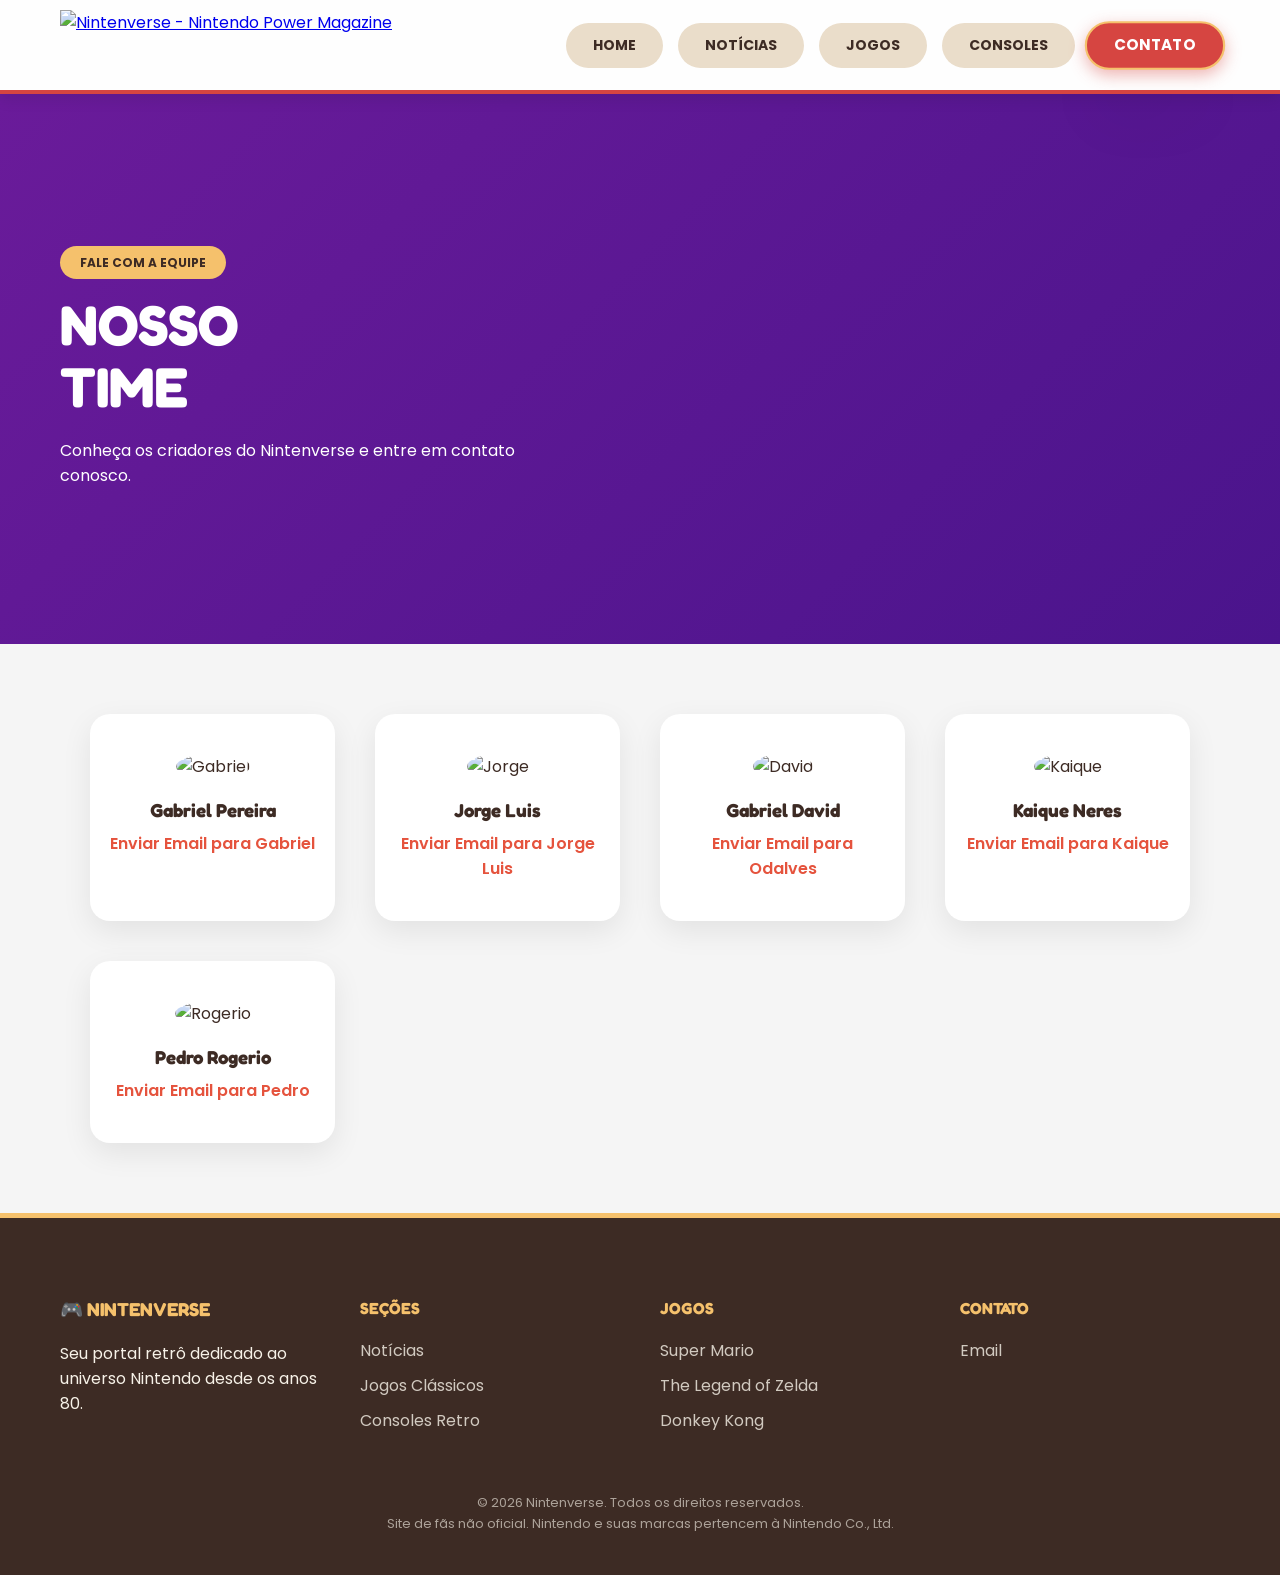
==== contato.html @ 30a56200 "feat(navbar): transformar navbar mobile em menu hambúrguer retrátil Substitui a navegação mobile, qu" ====
<!DOCTYPE html>
<html lang="pt-BR">
<head>
    <meta charset="UTF-8">
    <link rel="preconnect" href="https://fonts.gstatic.com">
    <link href="https://fonts.googleapis.com/css2?family=Fredoka:wght@400;700&family=Bebas+Neue&family=Press+Start+2P&family=Montserrat:wght@400;700&display=swap" rel="stylesheet">
    <title>Nintenverse</title>
    <link rel="stylesheet" href="estilo/style.css">
    <meta name="viewport" content="width=device-width, initial-scale=1.0">
</head>
<body class="contato">
<header class="header">
    <div class="logo">
        <a href="index.html">
            <img src="imagens/logo.png" alt="Nintenverse - Nintendo Power Magazine">
        </a>
    </div>

        <button class="menu-toggle" id="menu-toggle" aria-label="Abrir menu" aria-expanded="false">
        <span></span>
        <span></span>
        <span></span>
    </button>

    <nav id="main-nav">
        <a  href="index.html">Home</a>
        <a  href="noticias.html">Notícias</a>
        <a  href="jogos.html">Jogos</a>
        <a  href="consoles.html">Consoles</a>
        <a class="active" href="contato.html">Contato</a>
    </nav>
</header>
<section class="hero">
    <div class="hero-text">
        <span class="tag">FALE COM A EQUIPE</span>
        <h1>NOSSO <br>TIME</h1>
        <p>
            Conheça os criadores do Nintenverse e entre em contato conosco.
        </p>
    </div>
    <div class="hero-image">
        <img src="imagens/bowser.png" alt="Nintendo">
    </div>
</section>
<section class="contato">
    <div class="contato-grid">

        <div class="contato-card">
            <img src="imagens/gabriel.png" alt="Gabriel">
            <h3>Gabriel Pereira</h3>
            <a href="mailto:gabriel-bezerra.gb@academico.ifpb.edu.br">Enviar Email para Gabriel</a>
        </div>

        <div class="contato-card">
            <img src="imagens/Jorge.png" alt="Jorge">
            <h3>Jorge Luis</h3>
            <a href="mailto:jorge.quirino@academico.ifpb.edu.br">Enviar Email para Jorge Luis</a>
        </div>

        <div class="contato-card">
            <img src="https://bakertillybr.com.br/wp-content/uploads/2016/12/imagem-sem-foto-de-perfil-do-facebook-1348864936180_956x5001.jpg" alt="David">
            <h3>Gabriel David</h3>
            <a href="mailto:gabrieldavid@gmail.com">Enviar Email para Odalves</a>
        </div>

        <div class="contato-card">
            <img src="https://bakertillybr.com.br/wp-content/uploads/2016/12/imagem-sem-foto-de-perfil-do-facebook-1348864936180_956x5001.jpg" alt="Kaique">
            <h3>Kaique Neres</h3>
            <a href="mailto:kaique@gmail.com">Enviar Email para Kaique</a>
        </div>

        <div class="contato-card">
            <img src="https://bakertillybr.com.br/wp-content/uploads/2016/12/imagem-sem-foto-de-perfil-do-facebook-1348864936180_956x5001.jpg" alt="Rogerio">
            <h3>Pedro Rogerio</h3>
            <a href="mailto:alemaokaser@gmail.com">Enviar Email para Pedro</a>
        </div>

    </div>
</section>
<footer class="footer">
    <div class="footer-grid">
        <div>
            <h3>🎮 NINTENVERSE</h3>
            <p>Seu portal retrô dedicado ao universo Nintendo desde os anos 80.</p>
        </div>

        <div>
            <h4>SEÇÕES</h4>
            <a href="noticias.html">Notícias</a>
            <a href="jogos.html">Jogos Clássicos</a>
            <a href="consoles.html">Consoles Retro</a>
        </div>

        <div>
            <h4>JOGOS</h4>
            <a href="mario.html">Super Mario</a>
            <a href="zelda.html">The Legend of Zelda</a>
            <a href="kong.html">Donkey Kong</a>
        </div>

        <div>
            <h4>CONTATO</h4>
            <a href="contato.html">Email</a>
        </div>
    </div>

    <p class="copyright">
        © 2026 Nintenverse. Todos os direitos reservados.<br>
        Site de fãs não oficial. Nintendo e suas marcas pertencem à Nintendo Co., Ltd.
    </p>
</footer>
    <script src="js/menu.js"></script>
</body>
</html>
---- estilo/style.css ----
@import url('https://fonts.googleapis.com/css2?family=Fredoka:wght@400;700&family=Poppins:wght@300;400;600&family=Press+Start+2P&display=swap');

:root {
    --nintendo-red: #d64541;
    --nintendo-yellow: #f5c16c;
    --nintendo-dark: #3d2b24;
    --nintendo-beige: #f7f2e8;
    --nintendo-button-off: #eaddca;
    --nintendo-dark: #3d2b24;
    --bg-bege: #f5f0e6;
    --header-blue: #3f677a;
    --wiiu-glass: rgba(255, 255, 255, 0.85);
    --border-light: rgba(61, 43, 36, 0.15);
    --text-dark: #3d2b24;
}

* {
    margin: 0;
    padding: 0;
    box-sizing: border-box;
    font-family: 'Poppins', sans-serif;
}

body {
    background-color: var(--nintendo-beige);
    background-image: radial-gradient(circle, #ffffff 0%, #f0e4d0 100%);
    color: var(--text-dark);
}

.header {
    background: var(--wiiu-glass);
    backdrop-filter: blur(12px);
    -webkit-backdrop-filter: blur(12px);
    color: var(--nintendo-red);
    display: flex;
    justify-content: space-between;
    align-items: center;
    padding: 10px 60px;
    border-bottom: 4px solid var(--nintendo-red);
    box-shadow: 0px 4px 15px rgba(0, 0, 0, 0.1);
    position: sticky;
    top: 0;
    z-index: 1000;
}

.logo img {
    height: 70px;
    width: auto;
    display: block;
}

nav {
    display: flex;
    align-items: center;
}

nav a {
    background-color: var(--nintendo-button-off);
    color: var(--nintendo-dark);
    text-decoration: none;
    text-transform: uppercase;
    font-weight: 700;
    padding: 10px 25px;
    margin-left: 15px;
    border-radius: 50px;
    border: 2px solid transparent;
    transition: all 0.4s cubic-bezier(0.175, 0.885, 0.32, 1.275);
    font-size: 14px;
}

nav a:hover,
nav a.active {
    background-color: var(--nintendo-red);
    color: white;
    border: 2px solid var(--nintendo-yellow);
    transform: scale(1.08);
    box-shadow: 0 5px 15px rgba(214, 69, 65, 0.4);
}

.menu-toggle {
    display: none;
    flex-direction: column;
    justify-content: space-between;
    width: 30px;
    height: 22px;
    background: none;
    border: none;
    cursor: pointer;
    padding: 0;
    z-index: 1100;
}

.menu-toggle span {
    display: block;
    height: 3px;
    width: 100%;
    background-color: var(--nintendo-red);
    border-radius: 2px;
    transition: all 0.3s ease;
}

.menu-toggle.active span:nth-child(1) {
    transform: translateY(9.5px) rotate(45deg);
}

.menu-toggle.active span:nth-child(2) {
    opacity: 0;
}

.menu-toggle.active span:nth-child(3) {
    transform: translateY(-9.5px) rotate(-45deg);
}

.hero {
    position: relative;
    overflow: hidden;
    min-height: 550px;
    display: flex;
    align-items: center;
    color: white;
    padding: 60px;
    gap: 40px;
}

body.home .hero { background: linear-gradient(135deg, #d63c2f, #b83227); }
body.noticias .hero { background: linear-gradient(135deg, #556b2f, #3f4f1e); }
body.jogos .hero { background: linear-gradient(135deg, #ff7b00, #ff3c00); }
body.consoles .hero { background: linear-gradient(135deg, #1e3c72, #2a5298); }
body.contato .hero { background: linear-gradient(135deg, #6a1b9a, #4a148c); }

.hero-text {
    max-width: 50%;
    z-index: 5;
}

.hero-text h1 {
    font-family: 'Fredoka', sans-serif;
    font-size: 56px;
    margin: 20px 0;
    line-height: 1.1;
}

.hero-text p {
    max-width: 500px;
    line-height: 1.6;
}

.tag {
    background: var(--nintendo-yellow);
    color: var(--nintendo-dark);
    padding: 8px 20px;
    border-radius: 50px;
    font-weight: bold;
    font-size: 12px;
}

.hero-image img {
    position: absolute;
    right: 80px;
    bottom: -30px;
    height: 110%;
    width: auto;
    z-index: 10;
    pointer-events: none;
    filter: drop-shadow(0 15px 30px rgba(0,0,0,0.3));
}

.explore,
.news,
.news-page,
.consoles-list {
    background: white; 
    padding: 80px 60px;
    width: 100%;
}

.badge {
    color: white;
    padding: 10px 30px;
    border-radius: 50px;
    display: inline-block;
    margin-bottom: 20px;
    font-weight: 700;
    box-shadow: 0 4px 10px rgba(214, 69, 65, 0.2);
}

body.home .badge {
    background: linear-gradient(135deg, #d63c2f, #b83227);
}

body.noticias .badge {
    background: linear-gradient(135deg, #556b2f, #3f4f1e);
}

body.consoles .badge {
    background: linear-gradient(135deg, #1e3c72, #2a5298);
}

body.jogos .badge {
    background: linear-gradient(135deg, #ff7b00, #ff3c00);
}

.cards,
.news-cards {
    display: grid;
    grid-template-columns: repeat(3, 1fr);
    gap: 30px;
    margin-top: 60px;
}

.card {
    border-radius: 35px;
    padding: 40px;
    border: 3px solid var(--nintendo-dark);
    transition: 0.35s;
    color: white;
}

.card:hover {
    transform: translateY(-10px);
}

.card.red { background: #d64541; }
.card.blue { background: #4f7d95; }
.card.yellow { background: #e5b15c; }

.mini-tag {
    font-family: 'Press Start 2P';
    font-size: 9px;
    background: rgba(0,0,0,0.1);
    padding: 5px 10px;
    border-radius: 8px;
    display: inline-block;
    margin-bottom: 10px;
}

.news-header h2 {
    font-family: 'Fredoka', sans-serif;
    color: var(--nintendo-dark);
}

.news-cards article {
    background: var(--nintendo-beige);
    border-radius: 25px; 
    overflow: hidden;
    border: 2px solid var(--border-light);
    transition: all 0.4s ease;
    display: flex;
    flex-direction: column;
}

.news-cards article img {
    width: 100%;
    height: 200px;
    object-fit: cover;
    border-bottom: 2px solid var(--border-light);
}

.news-cards article span {
    padding: 15px 20px 0;
    font-size: 12px;
    color: #8e7e78;
    font-weight: 600;
}

.news-cards article h3 {
    padding: 10px 20px 25px;
    font-size: 19px;
    color: var(--nintendo-dark);
}

.news-cards article:hover {
    transform: translateY(-8px);
    border-color: var(--nintendo-red);
    box-shadow: 0 15px 30px rgba(0, 0, 0, 0.1);
}

.news-grid {
    display: grid;
    grid-template-columns: repeat(auto-fit, minmax(320px, 1fr));
    gap: 40px;
    margin-top: 50px;
}

.news-card {
    background: var(--nintendo-beige);
    border-radius: 30px;
    overflow: hidden;
    border: 2px solid var(--border-light);
    transition: 0.4s ease;
    display: flex;
    flex-direction: column;
}

.news-card img {
    width: 100%;
    height: 220px;
    object-fit: cover;
}

.news-content {
    padding: 25px;
}

.news-content span {
    font-size: 12px;
    font-weight: 600;
    color: #8e7e78;
}

.news-content h3 {
    margin: 10px 0;
    font-family: 'Fredoka', sans-serif;
}

.news-content p {
    font-size: 14px;
    margin-bottom: 15px;
}

.news-content a {
    text-decoration: none;
    font-weight: bold;
    color: var(--nintendo-red);
}

.news-card:hover {
    transform: translateY(-10px);
    border-color: var(--nintendo-red);
    box-shadow: 0 20px 35px rgba(0,0,0,0.1);
}

.contato {
    background: #f5f5f5;
}

.contato-grid {
    display: grid;
    grid-template-columns: repeat(auto-fit, minmax(230px, 1fr));
    padding: 70px 50px;
    gap: 40px;
    max-width: 1200px;
    margin: 0 auto;
}

.contato-card {
    background: white;
    padding: 40px 20px;
    border-radius: 20px;
    text-align: center;
    box-shadow: 0 10px 30px rgba(0,0,0,0.08);
    transition: 0.3s;
}

.contato-card:hover {
    transform: translateY(-8px);
}

.contato-card img {
    width: 140px;
    height: 140px;
    border-radius: 50%;
    object-fit: cover;
    margin-bottom: 20px;
}

.contato-card h3 {
    font-family: 'Fredoka', sans-serif;
    margin-bottom: 10px;
}

.contato-card a {
    text-decoration: none;
    color: #e5533d;
    font-weight: 600;
}

.contato-card a:hover {
    text-decoration: underline;
}

.footer {
    background: var(--nintendo-dark);
    color: var(--nintendo-beige);
    padding: 80px 60px 40px;
    border-top: 5px solid var(--nintendo-yellow);
}

.footer-grid {
    display: grid;
    grid-template-columns: repeat(4, 1fr);
    gap: 40px;
}

.footer h3, .footer h4 {
    color: var(--nintendo-yellow);
    font-family: 'Fredoka', sans-serif;
    margin-bottom: 20px;
}

.footer a {
    display: block;
    color: var(--nintendo-beige);
    text-decoration: none;
    margin-top: 10px;
    opacity: 0.8;
    transition: 0.3s;
}

.footer a:hover {
    opacity: 1;
    color: var(--nintendo-red);
    transform: translateX(5px);
}

.copyright {
    text-align: center;
    margin-top: 60px;
    font-size: 13px;
    opacity: 0.6;
    line-height: 1.6;
}

.console-content {
    background: white;
    padding: 80px 60px;
    display: flex;
    gap: 60px;
    align-items: center;
}

.console-image {
    flex: 1;
    text-align: center;
}

.console-image img {
    max-width: 100%;
    filter: drop-shadow(0 25px 35px rgba(0,0,0,0.25));
}

.console-history {
    flex: 1;
}

.section-header {
    margin-bottom: 40px;
}

.section-header h2 {
    font-family: 'Fredoka', sans-serif;
    font-size: 32px;
    margin-top: 15px;
}

.console-grid {
    display: grid;
    grid-template-columns: repeat(auto-fit, minmax(300px, 1fr));
    gap: 35px;
}

.console-card {
    background-color: var(--bg-bege);
    border-radius: 28px;
    overflow: hidden;
    display: flex;
    flex-direction: column;
    position: relative;
    box-shadow:
        0 10px 25px rgba(0,0,0,0.08),
        inset 0 1px 0 rgba(255,255,255,0.6);
    transition:
        transform 0.35s ease,
        box-shadow 0.35s ease;
}

.console-card:hover {
    transform: translateY(-12px) scale(1.01);
    box-shadow:
        0 20px 40px rgba(0,0,0,0.12);
}

.console-card.highlight {
    background: linear-gradient(135deg, #ffffff, #f0f6fa);
    border: 3px solid #1e3c72;
}

.console-year {
    position: absolute;
    top: 18px;
    left: 18px;
    color: white;
    font-size: 12px;
    font-weight: bold;
    padding: 6px 14px;
    border-radius: 50px;
    box-shadow: 0 5px 15px rgba(0,0,0,0.2);
    z-index: 2;
}

body.consoles .console-year {
    background: linear-gradient(135deg, #1e3c72, #2a5298);
}

body.jogos .console-year {
    background: linear-gradient(135deg, #ff7b00, #ff3c00);
}


.console-img-box {
    height: 200px;
    overflow: hidden;
    position: relative;
}

.console-img-box::after {
    content: "";
    position: absolute;
    inset: 0;
    background: linear-gradient(
        to bottom,
        rgba(0,0,0,0) 60%,
        rgba(0,0,0,0.35)
    );
}

.console-img-box img {
    width: 100%;
    height: 100%;
    object-fit: cover;
    transition: transform 0.6s ease;
}

.console-card:hover .console-img-box img {
    transform: scale(1.08);
}

.console-info {
    padding: 25px;
    flex-grow: 1;
    display: flex;
    flex-direction: column;
}

.console-info h3 {
    font-family: 'Fredoka', sans-serif;
    font-size: 23px;
    letter-spacing: 0.3px;
    margin-bottom: 10px;
    color: var(--nintendo-dark);
}

.console-info p {
    font-size: 14px;
    color: #4f4f4f;
    line-height: 1.6;
    margin-bottom: 15px;
}

.specs {
    list-style: none;
    padding: 0;
    margin-bottom: 20px;
}

.specs li {
    font-size: 13px;
    display: flex;
    align-items: center;
    gap: 10px;
    background: rgba(255,255,255,0.5);
    padding: 6px 10px;
    border-radius: 8px;
    margin-bottom: 6px;
    color: var(--nintendo-dark);
}

.btn-outline {
    margin-top: auto;
    align-self: flex-start;
    padding: 10px 18px;
    border-radius: 30px;
    font-size: 12px;
    font-weight: bold;
    text-decoration: none;
    color: var(--header-blue);
    border: 2px solid var(--header-blue);
    transition: 0.3s ease;
    letter-spacing: 0.5px;
}

.btn-outline:hover {
    background: var(--header-blue);
    color: white;
}

.game-detail {
    display: grid;
    grid-template-columns: 1.3fr 1fr 0.8fr;
    gap: 40px;
    padding: 60px 8%;
}

.game-detail-image img {
    width: 100%;
    max-width: 520px;
    border-radius: 16px;
}

.game-detail-text h1 {
    font-family: 'Fredoka', sans-serif;
    font-size: 38px;
    margin-bottom: 16px;
}

.game-detail-text p {
    font-family: 'Montserrat', sans-serif;
    font-size: 15px;
    line-height: 1.7;
    color: #444;
    margin-bottom: 14px;
}

.game-detail-text .highlight {
    font-weight: 700;
    font-size: 17px;
    color: #111;
}

.game-detail-text .credits {
    font-size: 13px;
    color: #777;
}

.related-games {
    background: #fff;
    border-radius: 16px;
    padding: 18px;
    box-shadow: 0 8px 25px rgba(0,0,0,0.08);
}

.related-games h3 {
    font-family: 'Fredoka', sans-serif;
    font-size: 18px;
    margin-bottom: 14px;
}

.related-grid {
    display: grid;
    grid-template-columns: 1fr 1fr;
    gap: 10px;
}

.related-card {
    text-decoration: none;
    background: #f7f7f7;
    border-radius: 12px;
    overflow: hidden;
    transition: 0.25s;
    display: flex;
    flex-direction: column;
}

.related-card img {
    width: 100%;
    height: 75px;
    object-fit: cover;
}

.related-card span {
    font-family: 'Montserrat', sans-serif;
    font-size: 12px;
    padding: 6px 8px;
    color: #333;
}

.related-card:hover {
    transform: translateY(-3px);
    background: #ececec;
}

.back-button-container {
    margin-top: 15px;
    text-align: center;
}

.back-button {
    display: inline-block;
    padding: 10px 14px;
    background-color: #ff6b00;
    color: white;
    text-decoration: none;
    border-radius: 8px;
    font-size: 14px;
    font-weight: bold;
    transition: 0.2s;
}

.back-button:hover {
    background-color: #e65c00;
    transform: translateY(-1px);
}

.tags-section {
    padding: 10px 8% 50px;
}

.tags-section h2 {
    font-family: 'Fredoka', sans-serif;
    font-size: 22px;
    margin-bottom: 16px;
}

.tags {
    display: flex;
    flex-wrap: wrap;
    gap: 10px;
}

.tags span {
    background: #f2f2f2;
    padding: 6px 12px;
    border-radius: 20px;
    font-family: 'Montserrat', sans-serif;
    font-size: 13px;
}


@media (max-width: 768px) {

    .header {
        flex-direction: row;
        justify-content: space-between;
        align-items: center;
        gap: 0;
        padding: 14px 20px;
        text-align: left;
        position: relative;
    }

    .logo img {
        width: 130px;
        height: auto;
    }

    .menu-toggle {
        display: flex;
    }

    nav {
        display: none;
        flex-direction: column;
        align-items: stretch;
        position: absolute;
        top: 100%;
        left: 0;
        width: 100%;
        gap: 10px;
        padding: 15px 20px 20px;
        background: var(--wiiu-glass);
        backdrop-filter: blur(12px);
        -webkit-backdrop-filter: blur(12px);
        border-bottom: 4px solid var(--nintendo-red);
        box-shadow: 0 10px 15px rgba(0, 0, 0, 0.15);
    }

    nav.nav-open {
        display: flex;
    }

    nav a {
        margin-left: 0;
        font-size: 13px;
        padding: 10px 16px;
        text-align: center;
    }

    .hero {
        flex-direction: column;
        text-align: center;
        padding: 40px 20px;
        min-height: auto;
    }

    .hero-text {
        max-width: 100%;
    }

    .hero-text h1 {
        font-size: 30px;
    }

    .hero-text p {
        font-size: 14px;
    }

    .hero-image img {
        position: relative;
        right: auto;
        bottom: auto;
        height: auto;
        width: 220px;
        margin-top: 20px;
    }

    .cards,
    .news-cards,
    .news-grid,
    .console-grid {
        grid-template-columns: 1fr;
    }

    .game-detail {
        grid-template-columns: 1fr;
        padding: 40px 20px;
    }

    .footer {
        padding: 40px 20px;
        text-align: center;
    }

    .footer-grid {
        grid-template-columns: 1fr;
    }
}

@media (min-width: 769px) and (max-width: 1024px) {

    .header {
        padding: 20px 30px;
    }

    .logo img {
        width: 170px;
        height: auto;
    }

    .hero {
        padding: 50px 30px;
    }

    .hero-text h1 {
        font-size: 40px;
    }

    .hero-image img {
        height: 85%;
        right: 20px;
    }

    .game-detail {
        grid-template-columns: 1fr 1fr;
    }

    .footer-grid {
        grid-template-columns: repeat(2, 1fr);
    }
}
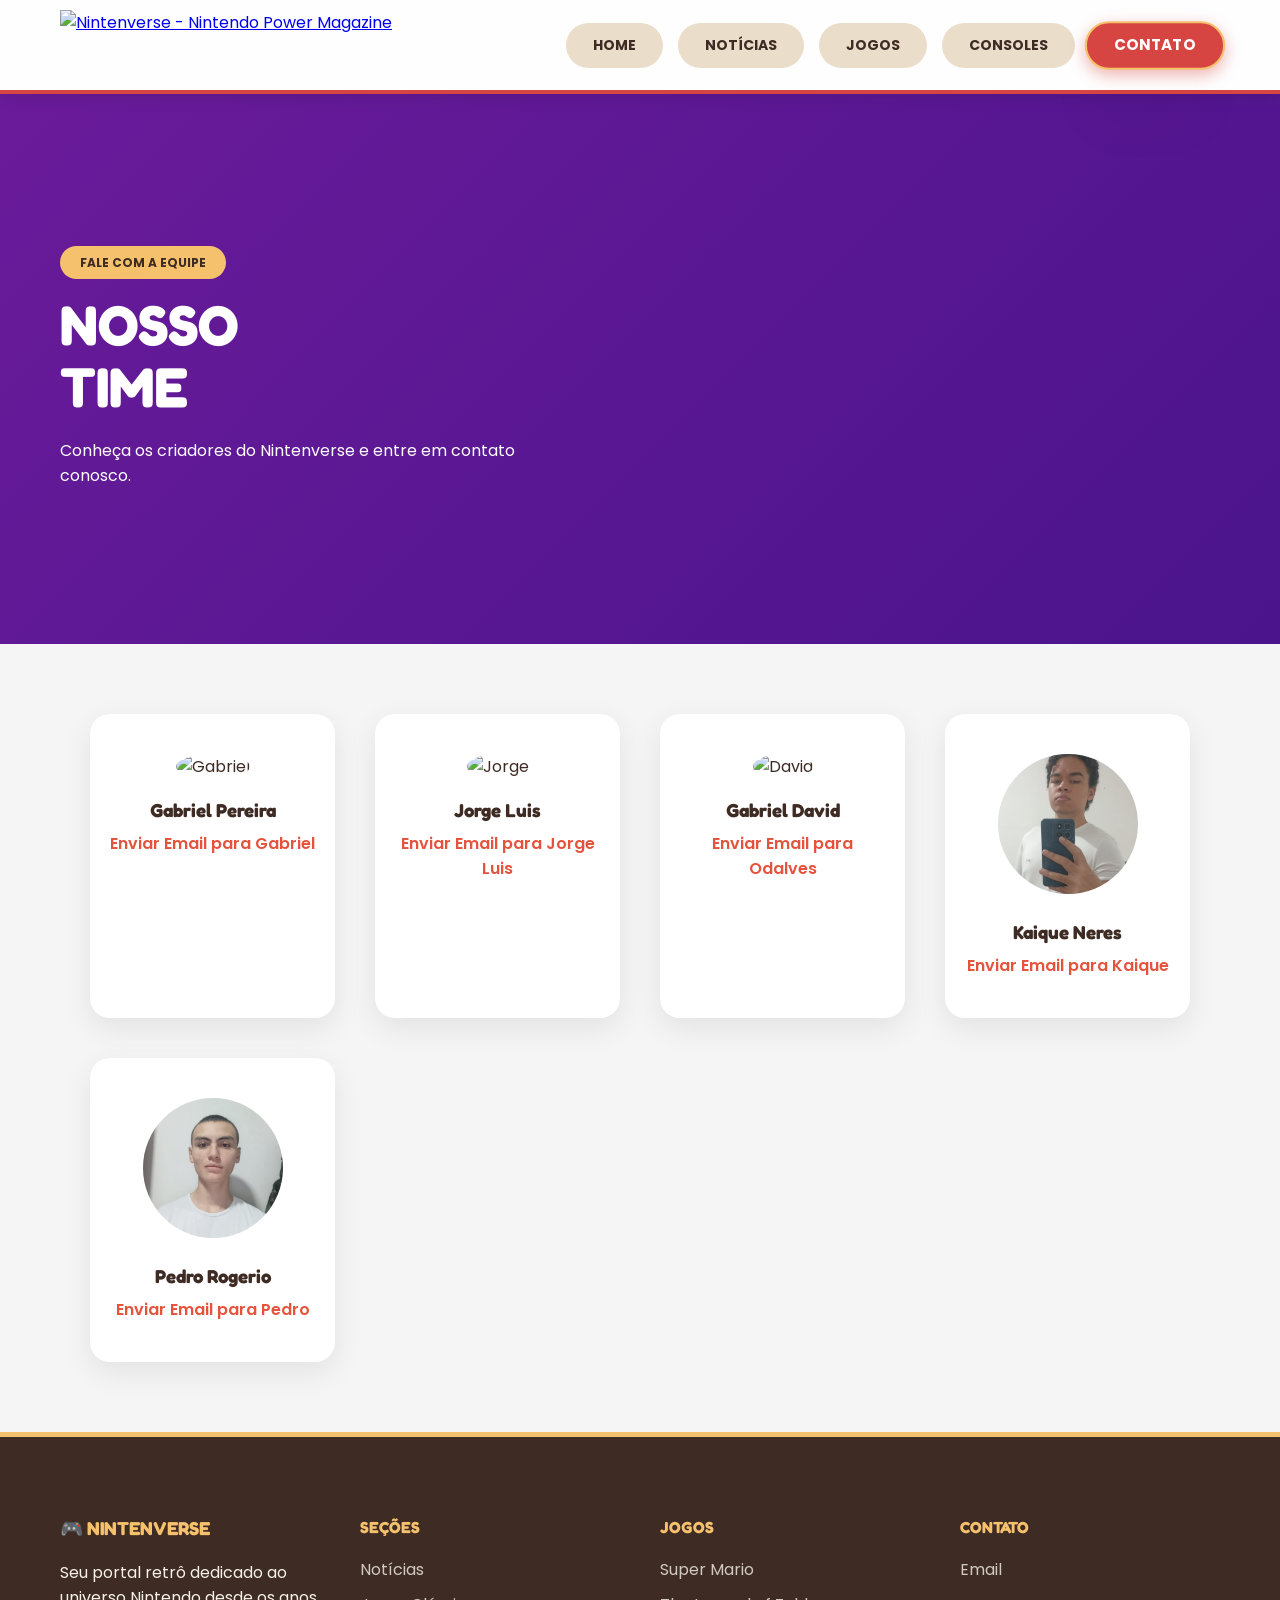
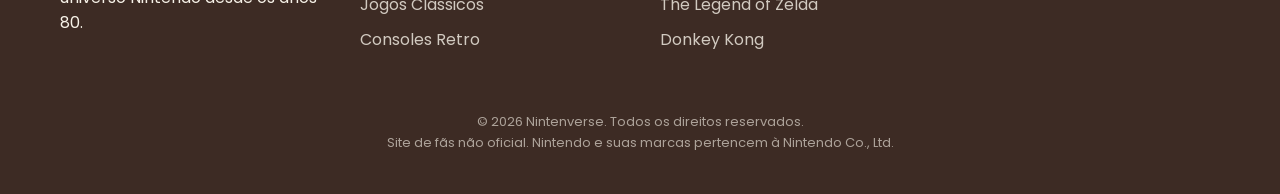
==== commit f0a58f7a: "adição das imagens em contato.html alteração nas fotos de conatato" ====
--- a/contato.html
+++ b/contato.html
@@ -64,13 +64,13 @@
         </div>
 
         <div class="contato-card">
-            <img src="https://bakertillybr.com.br/wp-content/uploads/2016/12/imagem-sem-foto-de-perfil-do-facebook-1348864936180_956x5001.jpg" alt="Kaique">
+            <img src="imagens/kaique.jpeg" alt="Kaique">
             <h3>Kaique Neres</h3>
             <a href="mailto:kaique@gmail.com">Enviar Email para Kaique</a>
         </div>
 
         <div class="contato-card">
-            <img src="https://bakertillybr.com.br/wp-content/uploads/2016/12/imagem-sem-foto-de-perfil-do-facebook-1348864936180_956x5001.jpg" alt="Rogerio">
+            <img src="imagens/rogerio.jpeg" alt="Rogerio">
             <h3>Pedro Rogerio</h3>
             <a href="mailto:alemaokaser@gmail.com">Enviar Email para Pedro</a>
         </div>
--- a/estilo/style.css
+++ b/estilo/style.css
@@ -718,11 +718,19 @@
 }
 
 .tags span {
+    display:inline-flex;
+    align-items:center;
+    gap:6px;
     background: #f2f2f2;
     padding: 6px 12px;
     border-radius: 20px;
     font-family: 'Montserrat', sans-serif;
     font-size: 13px;
+}
+
+.tags span img{
+    width:20px;
+    height:20px;
 }
 
 
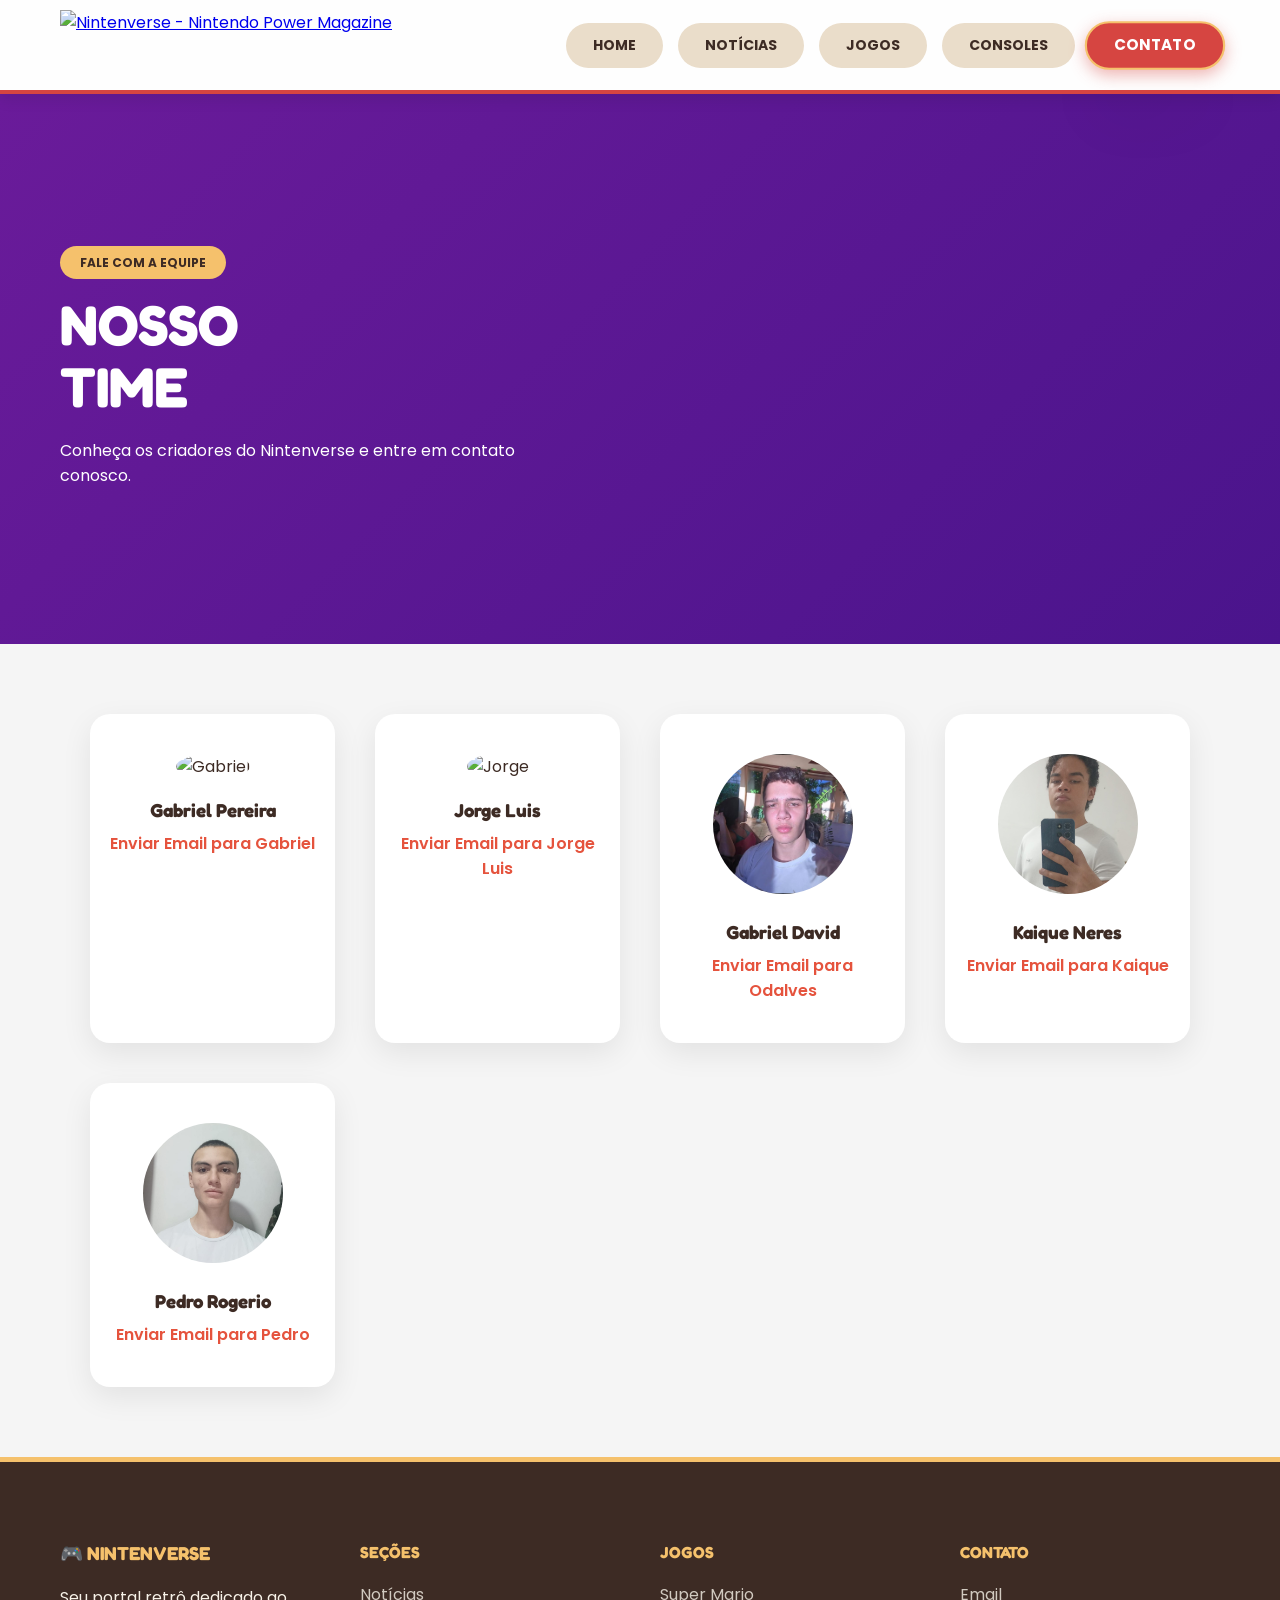
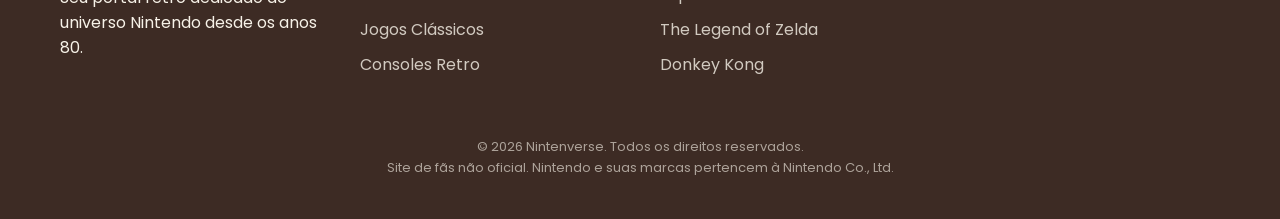
==== commit 01d7d50c: "alteração das imagens em contato.html" ====
--- a/contato.html
+++ b/contato.html
@@ -58,7 +58,7 @@
         </div>
 
         <div class="contato-card">
-            <img src="https://bakertillybr.com.br/wp-content/uploads/2016/12/imagem-sem-foto-de-perfil-do-facebook-1348864936180_956x5001.jpg" alt="David">
+            <img src="imagens/David.jpeg" alt="David">
             <h3>Gabriel David</h3>
             <a href="mailto:gabrieldavid@gmail.com">Enviar Email para Odalves</a>
         </div>
